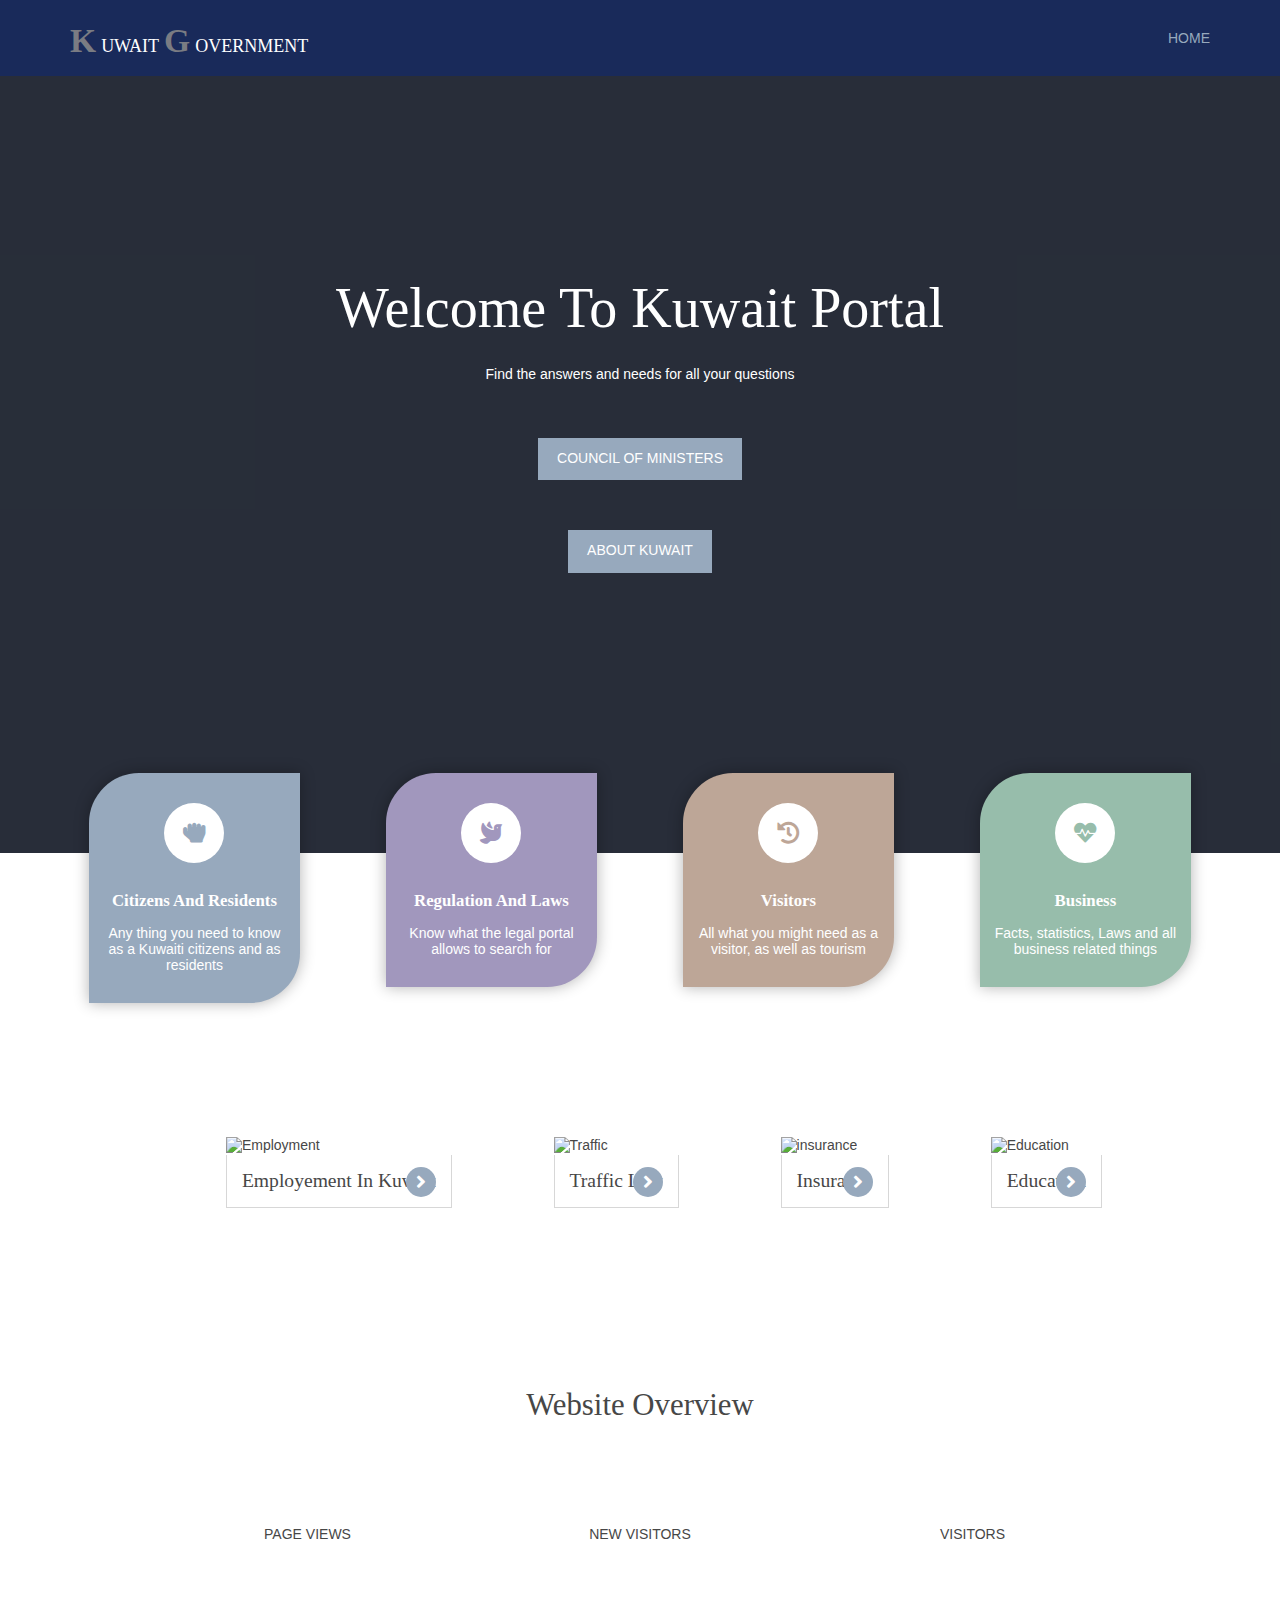
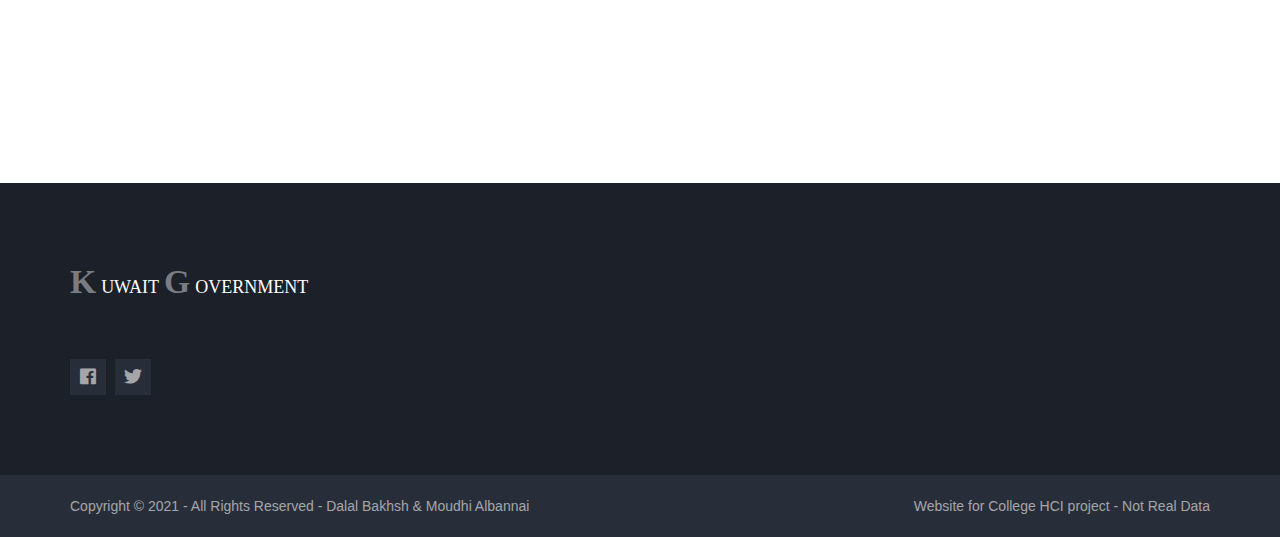
==== index.html @ 151e13c6 "Simple edits" ====
<!DOCTYPE html>

<html lang="">

<head>
  <title>Kuwait Government Online Portal</title>
  <meta charset="utf-8">
  <meta name="viewport" content="width=device-width, initial-scale=1.0, maximum-scale=1.0, user-scalable=no">
  <link href="layout/styles/layout.css" rel="stylesheet" type="text/css" media="all">
  <link rel="icon"
    href="https://upload.wikimedia.org/wikipedia/commons/thumb/1/1c/Emblem_of_Kuwait.svg/1200px-Emblem_of_Kuwait.svg.png">
</head>

<body id="top">
  <!-- ################################################################################################ -->
  <!-- ################################################################################################ -->
  <!-- ################################################################################################ -->
  <div class="wrapper row1">
    <header id="header" class="hoc clear">
      <div id="logo" class="fl_left">
        <!-- ################################################################################################ -->
        <h1 class="logoname"><a href="index.html">Kuwait<span>G</span>overnment</a></h1>
        <!-- ################################################################################################ -->
      </div>
      <nav id="mainav" class="fl_right">
        <!-- ################################################################################################ -->
        <ul class="clear">
          <li class="active"><a href="index.html">Home</a></li>
          <!-- <li><a class="drop" href="#">Pages</a>
            <ul>
              <li><a href="pages/gallery.html">Gallery</a></li>
              <li><a href="pages/full-width.html">Full Width</a></li>
              <li><a href="pages/sidebar-left.html">Sidebar Left</a></li>
              <li><a href="pages/sidebar-right.html">Sidebar Right</a></li>
              <li><a href="pages/basic-grid.html">Basic Grid</a></li>
              <li><a href="pages/font-icons.html">Font Icons</a></li>
            </ul>
          </li> -->
          <!-- <li><a class="drop" href="#">Dropdown</a>
            <ul>
              <li><a href="#">Level 2</a></li>
              <li><a class="drop" href="#">Level 2 + Drop</a>
                <ul>
                  <li><a href="#">Level 3</a></li>
                  <li><a href="#">Level 3</a></li>
                  <li><a href="#">Level 3</a></li>
                </ul>
              </li>
              <li><a href="#">Level 2</a></li>
            </ul>
          </li>
          <li><a href="#">Link Text</a></li>
          <li><a href="#">Link Text</a></li>
          <li><a href="#">Link Text</a></li> -->
        </ul>
        <!-- ################################################################################################ -->
      </nav>
    </header>
  </div>
  <!-- ################################################################################################ -->
  <!-- ################################################################################################ -->
  <!-- ################################################################################################ -->
  <div class="bgded overlay"
    style="background-image:url('https://static.officeholidays.com/images/935x475c/kuwait-01.jpg');">
    <div id="pageintro" class="hoc clear">
      <!-- ################################################################################################ -->
      <article>
        <h3 class="heading">Welcome to Kuwait Portal</h3>
        <p>Find the answers and needs for all your questions</p>
        <footer><a class="btn" href="ministers.html">Council of Ministers</a>
        </footer>
        <footer><a class="btn" href="aboutKuwait.html">About Kuwait</a>
        </footer>
      </article>
      <!-- ################################################################################################ -->
    </div>
  </div>
  <!-- ################################################################################################ -->
  <!-- ################################################################################################ -->
  <!-- ################################################################################################ -->
  <div class="wrapper row3">
    <main class="hoc container clear">
      <!-- main body -->
      <!-- ################################################################################################ -->
      <section id="introblocks">
        <ul class="nospace group btmspace-80 elements elements-four">
          <li class="one_quarter">
            <article><a href="#"><i class="fas fa-hand-rock"></i></a>
              <h6 class="heading">Citizens And Residents</h6>
              <p>Any thing you need to know as a Kuwaiti citizens and as residents</p>
            </article>
          </li>
          <li class="one_quarter">
            <article><a href="http://www.law.gov.kw/Default.aspx"><i class="fas fa-dove"></i></a>
              <h6 class="heading">Regulation and Laws</h6>
              <p>Know what the legal portal allows to search for</p>
            </article>
          </li>
          <li class="one_quarter">
            <article><a href="visitors.html"><i class="fas fa-history"></i></a>
              <h6 class="heading">Visitors</h6>
              <p>All what you might need as a visitor, as well as tourism</p>
            </article>
          </li>
          <li class="one_quarter">
            <article><a href="#"><i class="fas fa-heartbeat"></i></a>
              <h6 class="heading">Business</h6>
              <p>Facts, statistics, Laws and all business related things</p>
            </article>
          </li>
        </ul>
      </section>
      <!-- ################################################################################################ -->
      <section class="group shout">

        <figure class="one_half"><img
            src="https://queensirt.org/wp-content/uploads/2021/01/jerene-jun-2020-recruitment-agency-istock.jpg"
            alt="Employment">
          <figcaption class="heading"><a href="#">Employement in Kuwait</a></figcaption>
        </figure>
        <figure class="one_half"><img
            src="https://technews352129055.files.wordpress.com/2018/12/traffic-management-system.jpg" alt="Traffic">
          <figcaption class="heading"><a href="https://www.e.gov.kw/sites/kgoEnglish/Forms/TrafficLaw.pdf">Traffic
              Law</a>
          </figcaption>
        </figure>
        <figure class="one_half"><img src="https://compraracciones.com/wp-content/uploads/2021/04/insurance.jpg"
            alt="insurance">
          <figcaption class="heading"><a href="#">insurance</a></figcaption>
        </figure>
        <figure class="one_half"><img
            src="https://akm-img-a-in.tosshub.com/indiatoday/images/story/201810/online-3412473_1920.jpeg?meGHIUut1mybIL3pem8eWqk34osmW3Zi&size=770:433"
            alt="Education">
          <figcaption class="heading"><a href="#">Education</a></figcaption>
        </figure>

      </section>
      <!-- ################################################################################################ -->
      <!-- / main body -->
      <div class="clear">
      </div>
    </main>
  </div>
  <!-- ################################################################################################ -->
  <!-- ################################################################################################ -->
  <!-- ################################################################################################ -->
  <!-- <div class="bgded overlay light" style="background-image:url('images/demo/backgrounds/01.png');">
    <section id="services" class="hoc container clear">
      <!-- ################################################################################################ -->
  <!-- <div class="sectiontitle">
    <p class="nospace font-xs">Quis leo hendrerit lectus morbi</p>
    <h6 class="heading font-x2">Justo mauris tempus pharetra</h6>
  </div>
  <ul class="nospace group elements elements-three">
    <li class="one_third">
      <article><a href="#"><i class="fas fa-hourglass-half"></i></a>
        <h6 class="heading">Sociis natoque penatibus</h6>
        <p>Interdum at congue semper purus nullam quis odio id justo accumsan ullamcorper maecenas vel arcu nulla
          tincidunt elit ornare.</p>
      </article>
    </li>
    <li class="one_third">
      <article><a href="#"><i class="fas fa-paw"></i></a>
        <h6 class="heading">Magnis parturient montes</h6>
        <p>Urna proin venenatis eros viverra ultrices fringilla lectus urna consequat erat eget scelerisque ligula
          felis nec neque nam.</p>
      </article>
    </li>
    <li class="one_third">
      <article><a href="#"><i class="fas fa-sliders-h"></i></a>
        <h6 class="heading">Nascetur ridiculus aenean</h6>
        <p>Vitae ipsum vitae velit porttitor aliquam in quam aliquam ullamcorper sem a auctor dapibus nisi nunc
          vehicula nunc quis mattis.</p>
      </article>
    </li>
    <li class="one_third">
      <article><a href="#"><i class="fas fa-tty"></i></a>
        <h6 class="heading">Ullamcorper neque phasellus</h6>
        <p>Pede turpis at elit nunc at urna sed ligula vivamus vel erat at diam imperdiet pharetra quisque justo
          turpis mattis ut vitae.</p>
      </article>
    </li>
    <li class="one_third">
      <article><a href="#"><i class="fas fa-table"></i></a>
        <h6 class="heading">Aliquet lacus nulla erat</h6>
        <p>Tortor aenean leo ipsum elementum non cursus eu interdum ut risus proin risus nibh viverra eget lobortis
          feugiat egestas in nisl.</p>
      </article>
    </li>
    <li class="one_third">
      <article><a href="#"><i class="fas fa-hand-holding-usd"></i></a>
        <h6 class="heading">Aliquam volutpat curabitur</h6>
        <p>Fusce dignissim neque vitae justo aenean ac urna et leo posuere pretium nunc bibendum enim quis imperdiet
          elementum dui dolor.</p>
      </article>
    </li>
  </ul>
  <!-- ################################################################################################ -->
  </section>
  </div>
  <!-- ################################################################################################ -->
  <!-- ################################################################################################ -->
  <!-- ################################################################################################ -->
  <div class="wrapper row3">
    <section class="hoc container clear">
      <!-- ################################################################################################ -->
      <div class="sectiontitle">
        <h6 class="heading font-x2">Website Overview</h6>
      </div>
      <ul class="pr-charts nospace group center">
        <li class="pr-chart-ctrl" data-animate="false">
          <div class="pr-chart" data-percent="80"><i></i></div>
          <p>Page views</p>
        </li>
        <!-- <li class="pr-chart-ctrl" data-animate="false">
          <div class="pr-chart" data-percent="15"><i></i></div>
          <p>Vaccinated - 1</p>
        </li> -->
        <li class="pr-chart-ctrl" data-animate="false">
          <div class="pr-chart" data-percent="40"><i></i></div>
          <p>New Visitors</p>
        </li>
        <li class="pr-chart-ctrl" data-animate="false">
          <div class="pr-chart" data-percent="60"><i></i></div>
          <p>Visitors</p>
        </li>
      </ul>
      <!-- ################################################################################################ -->
    </section>
  </div>
  <!-- ################################################################################################ -->
  <!-- ################################################################################################ -->
  <!-- ################################################################################################ -->
  <!-- <div class="wrapper gradient">
    <div class="hoc container clear">
  <div class="sectiontitle">
    <p class="nospace font-xs">Purus ut mi sed velit urna ut</p>
    <h6 class="heading font-x2">Sapien posuere in iaculis</h6>
  </div>
  <ul class="nospace group team">
    <li class="one_third first">
      <figure><a class="imgover" href="#"><img src="images/demo/348x400.png" alt=""></a>
        <figcaption><strong>A. Doe</strong> <em>Euismod nec hendrerit</em></figcaption>
      </figure>
    </li>
    <li class="one_third">
      <figure><a class="imgover" href="#"><img src="images/demo/348x400.png" alt=""></a>
        <figcaption><strong>B. Doe</strong> <em>Vel velit aliquam massa</em></figcaption>
      </figure>
    </li>
    <li class="one_third">
      <figure><a class="imgover" href="#"><img src="images/demo/348x400.png" alt=""></a>
        <figcaption><strong>C. Doe</strong> <em>Vulputate aliquet purus</em></figcaption>
      </figure>
    </li>
  </ul>
  <!-- ################################################################################################ -->
  </div>
  </div>
  <!-- ################################################################################################ -->
  <!-- ################################################################################################ -->
  <!-- ################################################################################################ -->
  <!--<div class="wrapper coloured">
    <section id="testimonials" class="hoc container clear">
      <div class="sectiontitle">
        <p class="nospace font-xs">Maecenas ultrices faucibus felis</p>
        <h6 class="heading font-x2">Nunc lacus nulla luctus duis</h6>
      </div>
      <article class="one_half first">
        <figure class="clear"><img src="images/demo/100x100.png" alt="">
          <figcaption>
            <h6 class="heading">D. Doe</h6>
            <em>Adipiscing fusce eu velit</em>
          </figcaption>
        </figure>
        <blockquote>Pulvinar tortor quis nisi in hac habitasse platea dictumst donec ac tellus fusce venenatis laoreet
          elit sed est tortor molestie in consectetuer fringilla suscipit ut odio ut ac.</blockquote>
      </article>
      <article class="one_half">
        <figure class="clear"><img src="images/demo/100x100.png" alt="">
          <figcaption>
            <h6 class="heading">E. Doe</h6>
            <em>Mauris erat aliquam leo</em>
          </figcaption>
        </figure>
        <blockquote>Orci vitae dolor scelerisque blandit morbi eu dui sed volutpat etiam leo leo bibendum vel dictum sed
          sollicitudin a mi pellentesque ligula nulla facilisi sed bibendum ornare.</blockquote>
      </article>
    </section>
  </div> -->
  <!-- ################################################################################################ -->
  <!-- ################################################################################################ -->
  <!-- ################################################################################################ -->
  <!-- <div class="wrapper row3">
    <section class="hoc container clear">
      <!-- ################################################################################################ -->
  <!-- <div class="sectiontitle">
    <p class="nospace font-xs">Lorem aenean nunc aenean sagittis</p>
    <h6 class="heading font-x2">Imperdiet massa maecenas</h6>
  </div>
  <ul id="latest" class="nospace group">
    <li class="one_third first">
      <article><a class="imgover" href="#"><img src="images/demo/348x261.png" alt=""></a>
        <ul class="nospace meta clear">
          <li><i class="fas fa-user"></i> <a href="#">Admin</a></li>
          <li><i class="fas fa-comments"></i> <a href="#">Comments (3)</a></li>
        </ul>
        <div class="excerpt">
          <time datetime="2045-04-05T08:15+00:00">05 Apr 2045</time>
          <p class="heading"><a href="#">Quam justo suscipit at blandit at blandit vitae tellus maecenas</a></p>
        </div>
      </article>
    </li>
    <li class="one_third">
      <article><a class="imgover" href="#"><img src="images/demo/348x261.png" alt=""></a>
        <ul class="nospace meta clear">
          <li><i class="fas fa-user"></i> <a href="#">Admin</a></li>
          <li><i class="fas fa-comments"></i> <a href="#">Comments (6)</a></li>
        </ul>
        <div class="excerpt">
          <time datetime="2045-04-04T08:15+00:00">04 Apr 2045</time>
          <p class="heading"><a href="#">Commodo mauris a semper posuere sem arcu cursus felis non cursus</a></p>
        </div>
      </article>
    </li>
    <li class="one_third">
      <article><a class="imgover" href="#"><img src="images/demo/348x261.png" alt=""></a>
        <ul class="nospace meta clear">
          <li><i class="fas fa-user"></i> <a href="#">Admin</a></li>
          <li><i class="fas fa-comments"></i> <a href="#">Comments (10)</a></li>
        </ul>
        <div class="excerpt">
          <time datetime="2045-04-03T08:15+00:00">03 Apr 2045</time>
          <p class="heading"><a href="#">Enim odio in odio suspendisse commodo suscipit nisi nam tellus</a></p>
        </div>
      </article>
    </li>
  </ul> -->
  </section>
  </div>
  <!-- ################################################################################################ -->
  <!-- ################################################################################################ -->
  <!-- ################################################################################################ -->
  <div class="wrapper row2">
    <!-- <section id="ctdetails" class="hoc container clear">
    <div class="sectiontitle">
      <p class="nospace font-xs">Contact US</p>
      <h6 class="heading font-x2">Email News Subscription</h6>
    </div>
    <figure class="one_half first">
      <ul class="nospace clear">
        <li class="block clear"><a href="#"><i class="fas fa-phone"></i></a> <span><strong>Give us a call:</strong>
            +00 (123) 456 7890</span></li>
        <li class="block clear"><a href="#"><i class="fas fa-envelope"></i></a> <span><strong>Send us a mail:</strong>
            support@domain.com</span></li>
        <li class="block clear"><a href="#"><i class="fas fa-map-marker-alt"></i></a> <span><strong>Come visit
              us:</strong> Directions to <a href="#">our location</a></span></li>
      </ul>
    </figure>
    <article class="one_half">
      <h6 class="heading">Purus nullam arcu integer</h6>
      <p class="nospace btmspace-15">Elementum nisi ac volutpat vestibulum enim mi tincidunt eros sed justo magna odio
        sed lacus ut non ante sit amet est luctus dictum ut dolor ac.</p>
      <form action="#" method="post">
        <fieldset>
          <legend>Newsletter:</legend>
          <input type="text" value="" placeholder="Name">
          <input type="text" value="" placeholder="Email">
          <button type="submit" value="submit">Submit</button>
        </fieldset>
      </form>
    </article>
    </section> -->
  </div>

  <!-- ################################################################################################ -->
  <!-- ################################################################################################ -->
  <!-- ################################################################################################ -->
  <div class="bgded overlay row4"
    style="background-image:url('https://mediaim.expedia.com/destination/1/fd688318b3708ee184c47039a0e62bee.jpg?impolicy=fcrop&w=536&h=384&q=high');">
    <footer id="footer" class="hoc clear">
      <!-- ################################################################################################ -->
      <div class="one_quarter first">
        <h1 class="logoname"><a href="index.html">Kuwait<span>G</span>overnment</a></h1>

        <ul class="faico clear">
          <li><a class="faicon-facebook" href="https://www.facebook.com/egovkw"><i class="fab fa-facebook"></i></a></li>
          <li><a class="faicon-twitter" href="https://twitter.com/egovkw"><i class="fab fa-twitter"></i></a></li>

        </ul>
      </div>
      <!-- <div class="one_quarter">
        <h6 class="heading">Volutpat metus nullam</h6>
        <ul class="nospace linklist">
          <li><a href="#">Sagittis leo morbi quis</a></li>
          <li><a href="#">Nulla vehicula felis laoreet</a></li>
          <li><a href="#">Pulvinar proin et eros ac</a></li>
          <li><a href="#">Mi vulputate accumsan fusce</a></li>
          <li><a href="#">At massa in sed tortor sit amet</a></li>
        </ul>
      </div> -->
      <!-- <div class="one_quarter">
        <h6 class="heading">Tincidunt ullamcorper</h6>
        <ul class="nospace clear latestimg">
          <li><a class="imgover" href="#"><img src="images/demo/100x100.png" alt=""></a></li>
          <li><a class="imgover" href="#"><img src="images/demo/100x100.png" alt=""></a></li>
          <li><a class="imgover" href="#"><img src="images/demo/100x100.png" alt=""></a></li>
          <li><a class="imgover" href="#"><img src="images/demo/100x100.png" alt=""></a></li>
          <li><a class="imgover" href="#"><img src="images/demo/100x100.png" alt=""></a></li>
          <li><a class="imgover" href="#"><img src="images/demo/100x100.png" alt=""></a></li>
          <li><a class="imgover" href="#"><img src="images/demo/100x100.png" alt=""></a></li>
          <li><a class="imgover" href="#"><img src="images/demo/100x100.png" alt=""></a></li>
          <li><a class="imgover" href="#"><img src="images/demo/100x100.png" alt=""></a></li>
        </ul>
      </div> -->
      <!-- <div class="one_quarter">
        <h6 class="heading">Fusce vel lectus nunc</h6>
        <ul class="nospace linklist">
          <li>
            <article>
              <p class="nospace btmspace-10"><a href="#">Lacinia donec tortor lectus varius vel egestas a dictum in odio
                  mauris metus.</a></p>
              <time class="block font-xs" datetime="2045-04-06">Friday, 6<sup>th</sup> April 2045</time>
            </article>
          </li>
          <li>
            <article>
              <p class="nospace btmspace-10"><a href="#">Turpis iaculis ac hendrerit vel pretium non magna sed non metus
                  ut at nisi morbi.</a></p>
              <time class="block font-xs" datetime="2045-04-05">Thursday, 5<sup>th</sup> April 2045</time>
            </article>
          </li>
        </ul>
      </div> -->
      <!-- ################################################################################################ -->
    </footer>
  </div>
  <!-- ################################################################################################ -->
  <!-- ################################################################################################ -->
  <!-- ################################################################################################ -->
  <div class="wrapper row5">
    <div id="copyright" class="hoc clear">
      <!-- ################################################################################################ -->
      <p class="fl_left">Copyright &copy; 2021 - All Rights Reserved - <a href="#">Dalal Bakhsh & Moudhi Albannai</a>
      </p>
      <p class="fl_right">Website for College HCI project - Not Real Data</p>
      <!-- ################################################################################################ -->
    </div>
  </div>
  <!-- ################################################################################################ -->
  <!-- ################################################################################################ -->
  <!-- ################################################################################################ -->
  <a id="backtotop" href="#top"><i class="fas fa-chevron-up"></i></a>
  <!-- JAVASCRIPTS -->
  <script src="layout/scripts/jquery.min.js"></script>
  <script src="layout/scripts/jquery.backtotop.js"></script>
  <script src="layout/scripts/jquery.mobilemenu.js"></script>
  <!-- Homepage specific -->
  <script src="layout/scripts/jquery.easypiechart.min.js"></script>
  <!-- / Homepage specific -->
</body>

</html>
---- layout/styles/layout.css ----
@charset "utf-8";
/*
Template Name: Chillaid
Author: <a href="https://www.os-templates.com/">OS Templates</a>
Author URI: https://www.os-templates.com/
Copyright: OS-Templates.com
Licence: Free to use under our free template licence terms
Licence URI: https://www.os-templates.com/template-terms
File: Layout CSS
*/

@import url("fontawesome-free/css/fontawesome-all.min.css");
@import url("framework.css");

/* Rows
--------------------------------------------------------------------------------------------------------------- */
.row0, .row0 a{}
.row1, .row1 a{}
.row2, .row2 a{}
.row3, .row3 a{  }
.row4, .row4 a{}
.row5, .row5 a{}


/* Header
--------------------------------------------------------------------------------------------------------------- */
#header{}

#header #logo{margin:22px 0 0 0;}


/* Page Intro
--------------------------------------------------------------------------------------------------------------- */
#pageintro{padding:200px 0 280px;}/* 280px => 80px for #introblocks negative margin */

#pageintro article, #pageintro article p{display:block; max-width:75%; margin:0 auto; text-align:center;}
#pageintro article p{max-width:65%; line-height:2rem;}
#pageintro .heading{margin-bottom:20px; font-size:4rem;}
#pageintro footer{margin-top:50px;}


/* Content Area
--------------------------------------------------------------------------------------------------------------- */
.container{padding:80px 0;}

/* Content */
.container .content{}

.sectiontitle{display:block; max-width:55%; margin:0 auto 80px; text-align:center;}
.sectiontitle *{margin:0;}

.elements{}
.elements-three li, .elements-four li{margin-bottom:50px;}
.elements-three li:nth-last-child(-n+3), .elements-four li:nth-last-child(-n+4){margin-bottom:0;}/* Removes bottom margin from the last line of items - margin is restored in the media queries when items stack */
.elements-three li:nth-child(3n+1), .elements-four li:nth-child(4n+1){margin-left:0; clear:left;}/* Removes the need to add class="first" */
.elements article{display:block; padding:30px 15px; border-radius:50px 0; text-align:center; max-width: 85%;margin: auto; max-height: 500px;}
.elements article *{margin:0 0 15px 0; padding:0; line-height:1;}
.elements article i{width:60px; height:60px; line-height:60px; margin-bottom:30px; font-size:1.6rem; text-align:center; border-radius:50%;}
.elements article .heading{font-size:1.2rem; font-weight:700;}
.elements article p{margin:0; line-height:normal;}

/* Introblocks */
#introblocks{display:block; position:relative; margin:-160px 0 130px 0; z-index:1;}/* 160px => 80px + container padding */

/* Services */
#services{}
#services .elements article{border-radius:0;}

/* Shout */
.shout{max-width: 100%; display: flex; justify-content:space-evenly; flex-wrap: wrap;}
.shout figure{display:block; max-width:fit-content; /* same width as the image - contains the caption */}
.shout figure img{height: 250px; max-width: max-content; width: 400px;}
.shout figure figcaption{display:block; position:relative;}
.shout figure figcaption a{display:block; position:relative; padding:15px; border:solid; border-width:0 1px 1px 1px;}
.shout figure figcaption a::after{position:absolute; top:12px; right:15px; width:30px; height:30px; line-height:30px; font-family:"Font Awesome\ 5 Free"; font-weight:900; content:"\f105";/* fa-angle-right */ text-align:center; border-radius:50%;}

/* Team Members */
.team{}
.team li:last-child{margin-bottom:0;}/* Used when elements stack in small viewports */
.team figure{display:block; text-align:center;}
.team figure *{margin:0; padding:0;}
.team figure a{}
.team figure img{}
.team figure figcaption{padding:20px 10px; line-height:1; border:solid; border-width:0 1px 1px 1px;}
.team figure strong{display:block; margin-bottom:8px; font-size:1.4rem; font-weight:400;}
.team figure em{display:block; font-style:normal; font-size:.8rem;}

/* Easy Pie Charts */
.pr-charts{display: flex; flex-wrap: wrap; justify-content:space-evenly;}
.pr-charts .pr-chart-ctrl{display:block; float:left; width:25%; min-height:200px;}
.pr-charts .pr-chart-ctrl .pr-chart{display:block; position:relative; width:100%; margin:0 0 20px 0; text-align:center;}
.pr-charts .pr-chart-ctrl .pr-chart canvas{display:block; margin:0 auto; padding:0; vertical-align:top;}
.pr-charts .pr-chart-ctrl .pr-chart i{position:absolute; top:0; left:0; width:100%; height:200px; line-height:200px; font-size:18px; font-style:normal;}/* Must have same height & line height as set in the javascript size element to vertical align centre */
.pr-charts .pr-chart-ctrl p{margin:0; padding:0; text-transform:uppercase;}

/* Testimonials */
#testimonials{}
#testimonials article{text-align:center;}
#testimonials article *{margin:0; padding:0;}
#testimonials article figure{display:inline-block; margin-bottom:20px;}
#testimonials article figure img{float:left; margin-right:15px; border-radius:50%;}
#testimonials article figure figcaption{float:left; margin-top:30px; font-size:1.4rem; text-align:left;}
#testimonials article figure figcaption .heading{font-size:1.4rem;}
#testimonials article figure figcaption em{display:block; margin-top:-5px; font-size:.8rem; font-style:normal;}
#testimonials article blockquote{margin-bottom:20px; padding:20px; border-radius:25px 0;}
#testimonials article blockquote::before{top:15px; left:15px; font-size:30px; line-height:30px;}

/* Latest */
#latest{}
#latest > li:last-child{margin-bottom:0;}/* Used when elements stack in small viewports */
#latest article{}
#latest article figure{}
#latest article figure img{}
#latest article .meta{display:block; margin:0 0 15px 0; padding:5px 10px;}
#latest article .meta li{display:block; float:left; width:50%; font-size:.8rem;}
#latest article .meta li:last-child{text-align:right;}
#latest article .meta li i{margin-right:5px;}
#latest article .excerpt{display:block; max-width:85%; margin:0 auto; padding:15px 0 15px 15px; border-left:1px solid;}
#latest article .excerpt time{display:block; margin-bottom:8px; text-transform:uppercase; font-size:.8rem; font-style:normal; line-height:1;}
#latest article .excerpt .heading{margin:0; padding:0; font-size:1.2rem;}

/* Comments */
#comments ul{margin:0 0 40px 0; padding:0; list-style:none;}
#comments li{margin:0 0 10px 0; padding:15px;}
#comments .avatar{float:right; margin:0 0 10px 10px; padding:3px; border:1px solid;}
#comments address{font-weight:bold;}
#comments time{font-size:smaller;}
#comments .comcont{display:block; margin:0; padding:0;}
#comments .comcont p{margin:10px 5px 10px 0; padding:0;}

#comments form{display:block; width:100%;}
#comments input, #comments textarea{width:100%; padding:10px; border:1px solid;}
#comments textarea{overflow:auto;}
#comments div{margin-bottom:15px;}
#comments input[type="submit"], #comments input[type="reset"]{display:inline-block; width:auto; min-width:150px; margin:0; padding:8px 5px; cursor:pointer;}

/* Sidebar */
.container .sidebar{}

.sidebar .sdb_holder{margin-bottom:50px;}
.sidebar .sdb_holder:last-child{margin-bottom:0;}


/* Contact Details
--------------------------------------------------------------------------------------------------------------- */
#ctdetails{}

#ctdetails figure > ul{}
#ctdetails figure > ul li{position:relative; margin:0 0 35px 0; padding:15px 15px 15px 80px; line-height:1;}
#ctdetails figure > ul li:last-child{margin:0;}/* Used when elements stack in small viewports */
#ctdetails figure > ul li i{position:absolute; top:15px; left:15px; width:45px; height:45px; line-height:45px; font-size:16px; text-align:center; border-radius:50%;}
#ctdetails figure > ul li span{display:block; padding:4px 0 0 0;}
#ctdetails figure > ul li strong{display:block; margin:0 0 8px 0; text-transform:capitalize;}

#ctdetails article{margin-bottom:0;}/* Used when elements stack in small viewports */
#ctdetails input, #ctdetails button{border:1px solid;}
#ctdetails input{display:block; width:100%; padding:15px; margin-bottom:20px;}
#ctdetails button{padding:8px 18px 10px; text-transform:uppercase; font-weight:400; cursor:pointer;}


/* Footer
--------------------------------------------------------------------------------------------------------------- */
#footer{padding:80px 0;}

#footer .heading{margin-bottom:50px; font-size:1.2rem;}
#footer .logoname{margin-bottom:50px;}
#footer p + .faico{margin-top:30px;}

#footer .linklist li{display:block; margin-bottom:15px; padding:0 0 15px 0; border-bottom:1px solid;}
#footer .linklist li:last-child{margin:0; padding:0; border:none;}
#footer .linklist li::before, #footer .linklist li::after{display:table; content:"";}
#footer .linklist li, #footer .linklist li::after{clear:both;}

#footer .latestimg{}
#footer .latestimg > li{display:inline-block; float:left; width:30%; margin:0 0 5% 5%;}
#footer .latestimg > li:nth-last-child(-n+3){margin-bottom:0;}/* Removes bottom margin from the last three items - margin is restored in the media queries when items stack */
#footer .latestimg > li:nth-child(3n+1){margin-left:0; clear:left;}/* Removes the need to add class="first" */
#footer .latestimg > li img{width:100%;}/* Force the image to resize to take the full space - may have to be changed for tablets, depends on personal preference */
#footer .latestimg > li a.imgover{display:block;}


/* Copyright
--------------------------------------------------------------------------------------------------------------- */
#copyright{padding:20px 0;}
#copyright *{margin:0; padding:0;}


/* Transition Fade
This gives a smooth transition to "ALL" elements used in the layout - other than the navigation form used in mobile devices
If you don't want it to fade all elements, you have to list the ones you want to be faded individually
Delete it completely to stop fading
--------------------------------------------------------------------------------------------------------------- */
*, *::before, *::after{transition:all .3s ease-in-out;}
#mainav form *{transition:none !important;}


/* ------------------------------------------------------------------------------------------------------------ */
/* ------------------------------------------------------------------------------------------------------------ */
/* ------------------------------------------------------------------------------------------------------------ */
/* ------------------------------------------------------------------------------------------------------------ */
/* ------------------------------------------------------------------------------------------------------------ */


/* Navigation
--------------------------------------------------------------------------------------------------------------- */
nav ul, nav ol{margin:0; padding:0; list-style:none;}

#mainav, #breadcrumb, .sidebar nav{line-height:normal;}
#mainav .drop::after, #mainav li li .drop::after, #breadcrumb li a::after, .sidebar nav a::after{position:absolute; font-family:"Font Awesome\ 5 Free"; font-weight:900; font-size:10px; line-height:10px;}

/* Top Navigation */
#mainav{}
#mainav ul{text-transform:uppercase;}
#mainav ul ul{position:absolute; width:180px; text-transform:none; z-index:9999;}
#mainav ul ul ul{left:180px; top:0;}
#mainav li{display:inline-block; position:relative; margin:0 15px 0 0; padding:0;}
#mainav li:last-child{margin-right:0;}
#mainav li li{width:100%; margin:0;}
#mainav li a{display:block; padding:30px 0;}
#mainav li li a{border:solid; border-width:0 0 1px 0;}
#mainav .drop{padding-left:15px;}
#mainav li li a, #mainav li li .drop{display:block; margin:0; padding:10px 15px;}
#mainav .drop::after, #mainav li li .drop::after{content:"\f0d7";}
#mainav .drop::after{top:35px; left:5px;}
#mainav li li .drop::after{top:15px; left:5px;}
#mainav ul ul{visibility:hidden; opacity:0;}
#mainav ul li:hover > ul{visibility:visible; opacity:1;}

#mainav form{display:none; width:100%; margin:0; padding:0;}
#mainav form select, #mainav form select option{display:block; cursor:pointer; outline:none;}
#mainav form select{width:100%; padding:5px; border:none;}
#mainav form select option{margin:5px; padding:0; border:none;}

/* Breadcrumb */
#breadcrumb{padding:150px 0 30px;}
#breadcrumb ul{margin:0; padding:0; list-style:none; text-transform:uppercase;}
#breadcrumb li{display:inline-block; margin:0 6px 0 0; padding:0;}
#breadcrumb li a{display:block; position:relative; margin:0; padding:0 12px 0 0; font-size:12px;}
#breadcrumb li a::after{top:4px; right:0; content:"\f0da";}
#breadcrumb li:last-child a{margin:0; padding:0;}
#breadcrumb li:last-child a::after{display:none;}
#breadcrumb .heading{margin:0; font-size:2rem;}

/* Sidebar Navigation */
.sidebar nav{display:block; width:100%;}
.sidebar nav li{margin:0 0 3px 0; padding:0;}
.sidebar nav a{display:block; position:relative; margin:0; padding:5px 10px 5px 15px; text-decoration:none; border:solid; border-width:0 0 1px 0;}
.sidebar nav a::after{top:10px; left:5px; content:"\f0da";}
.sidebar nav ul ul a{padding-left:35px;}
.sidebar nav ul ul a::after{left:25px;}
.sidebar nav ul ul ul a{padding-left:55px;}
.sidebar nav ul ul ul a::after{left:45px;}

/* Pagination */
.pagination{display:block; width:100%; text-align:center; clear:both;}
.pagination li{display:inline-block; margin:0 2px 0 0;}
.pagination li:last-child{margin-right:0;}
.pagination a, .pagination strong{display:block; padding:8px 11px; border:1px solid; background-clip:padding-box; font-weight:normal;}

/* Back to Top */
#backtotop{z-index:999; display:inline-block; position:fixed; visibility:hidden; bottom:20px; right:20px; width:36px; height:36px; line-height:36px; font-size:16px; text-align:center; opacity:.2;}
#backtotop i{display:block; width:100%; height:100%; line-height:inherit;}
#backtotop.visible{visibility:visible; opacity:.5;}
#backtotop:hover{opacity:1;}


/* Tables
--------------------------------------------------------------------------------------------------------------- */
table, th, td{border:1px solid; border-collapse:collapse; vertical-align:top;}
table, th{table-layout:auto;}
table{width:100%; margin-bottom:15px;}
th, td{padding:5px 8px;}
td{border-width:0 1px;}


/* Gallery
--------------------------------------------------------------------------------------------------------------- */
#gallery{display:block; width:100%; margin-bottom:50px;}
#gallery figure figcaption{display:block; width:100%; clear:both;}
#gallery li{margin-bottom:30px;}


/* Font Awesome Social Icons
--------------------------------------------------------------------------------------------------------------- */
.faico{margin:0; padding:0; list-style:none;}
.faico li{display:inline-block; margin:8px 5px 0 0; padding:0; line-height:normal;}
.faico li:last-child{margin-right:0;}
.faico a{display:inline-block; width:36px; height:36px; line-height:36px; font-size:18px; text-align:center;}

.faico a{color:inherit; background-color:#282E39;}
.faico a:hover{color:#FFFFFF;}

.faicon-dribble:hover{background-color:#EA4C89;}
.faicon-facebook:hover{background-color:#3B5998;}
.faicon-google-plus:hover{background-color:#DB4A39;}
.faicon-linkedin:hover{background-color:#0E76A8;}
.faicon-twitter:hover{background-color:#00ACEE;}
.faicon-vk:hover{background-color:#4E658E;}


/* ------------------------------------------------------------------------------------------------------------ */
/* ------------------------------------------------------------------------------------------------------------ */
/* ------------------------------------------------------------------------------------------------------------ */
/* ------------------------------------------------------------------------------------------------------------ */
/* ------------------------------------------------------------------------------------------------------------ */


/* Colours
--------------------------------------------------------------------------------------------------------------- */
body{color:#A5A6AA; background-color:#282E39;}
a{color:#97A9BD;}
a:active, a:focus{background:transparent !important;}/* IE10 + 11 Bugfix - prevents grey background */
hr, .borderedbox{border-color:#D7D7D7;}
label span{color:#FF0000; background-color:inherit;}
input:focus, textarea:focus, *:required:focus{border-color:#97A9BD !important;}

.overlay{color:#FFFFFF; background-color:inherit;}
.overlay::after{color:inherit; background-color:rgba(40,46,57,.7);/* #282E39 */}
.overlay.light::after{background-color:rgba(151,169,189,.7);/* #97A9BD */}

.gradient{color:#474747; background:linear-gradient(to bottom, #F4F4F4 55%, #FFFFFF 50%, #FFFFFF 100%);}/* Overlap dark to make a hard transition */
@media screen and (max-width:750px){/* Only the colours height has been changed */
	.gradient{background:linear-gradient(to bottom, #F4F4F4 24%, #FFFFFF 19%, #FFFFFF 100%);}
}

.btn, .btn.inverse:hover{color:#FFFFFF; background-color:#97A9BD; border-color:#97A9BD;}
.btn:hover, .btn.inverse{color:inherit; background-color:transparent; border-color:inherit;}

.imgover:hover::before{background-color:rgba(151,169,189,.5);/* #97A9BD */}
.imgover, .imgover:hover::after{color:#FFFFFF;}

.logoname a{color:#FFFFFF;}
.logoname::first-letter, .logoname span{color:#7a7c83;}


/* Rows */
.row0, .row0 a{}
.row1{color:#FFFFFF; background-color:#192a5a;}
.row2{color:#474747; background-color:#F4F4F4;}
.row3{color:#474747; background-color:#FFFFFF;}
.row4{color:#A5A6AA; background-color:#000000;}
.row5, .row5 a{color:#A5A6AA; background-color:#282E39;}
.coloured{color:#FFFFFF; background-color:#97A9BD;}


/* Header */
#header #logo a{color:inherit;}


/* Page Intro */
#pageintro{color:#FFFFFF;}


/* Content Area */
.elements article{color:#474747; background-color:#FFFFFF; box-shadow:0px 0px 15px rgba(0,0,0,.3);}
.elements article:hover{color:#FFFFFF; background-color:#97A9BD;}/* Default */
.elements article a i{color:#FFFFFF; background-color:#97A9BD;}/* Default */
.elements article:hover a i{color:#97A9BD; background-color:#FFFFFF;}/* Default */

/* ###### DELETE THE FOLLOWING IF ONLY THE DEFAULT COLOUR IS REQUIRED ###### */
#introblocks .elements li article{color:#FFFFFF; background-color:#97A9BD;}/* Blue */
#introblocks .elements li article a i{color:#97A9BD; background-color:#FFFFFF;}/* Blue */
#introblocks .elements li article:hover{color:#474747; background-color:#FFFFFF !important;}
#introblocks .elements li article:hover a i{color:#FFFFFF !important; background-color:#97A9BD;}
#introblocks .elements li:nth-child(2) article, #introblocks .elements li:nth-child(2) article:hover a i{background-color:#A197BD;}/* Purple */
#introblocks .elements li:nth-child(2) article a i{color:#A197BD;}/* Purple */
#introblocks .elements li:nth-child(3) article, #introblocks .elements li:nth-child(3) article:hover a i{background-color:#BDA697;}/* Brown */
#introblocks .elements li:nth-child(3) article a i{color:#BDA697;}/* Brown */
#introblocks .elements li:nth-child(4) article, #introblocks .elements li:nth-child(4) article:hover a i{background-color:#97BDAB;}/* Green */
#introblocks .elements li:nth-child(4) article a i{color:#97BDAB;}/* Green */
/* ###### END DELETE ###### */

.shout figure figcaption a{color:inherit; background-color:inherit; border-color:#D7D7D7;}
.shout figure:hover figcaption a, .shout figure figcaption a::after{color:#FFFFFF; background-color:#97A9BD; border-color:#97A9BD;}
.shout figure:hover figcaption a::after{color:#97A9BD; background-color:#FFFFFF;}

.team figure figcaption{color:#474747; background-color:#FFFFFF; border-color:#D7D7D7;}

#testimonials article blockquote{color:#474747; background-color:#FFFFFF;}
#testimonials article blockquote::before{color:rgba(0,0,0,.05);}
#testimonials article blockquote::after{border-top-color:#FFFFFF;}

#latest article .meta, #latest article .meta *{color:#FFFFFF; background-color:#282E39;}
#latest article .excerpt{border-color:#D7D7D7;}


/* Contact Details */
#ctdetails figure > ul li{color:inherit; background-color:#FFFFFF;}
#ctdetails figure > ul li:hover a{color:#FFFFFF;}
#ctdetails figure > ul li:hover, #ctdetails figure > ul li a i{color:#FFFFFF; background-color:#97A9BD;}/* Default */
#ctdetails figure > ul li:hover a i{color:#97A9BD; background-color:#FFFFFF;}/* Default */

/* ###### DELETE THE FOLLOWING IF ONLY THE DEFAULT COLOUR IS REQUIRED ###### */
#ctdetails figure > ul li:hover, #ctdetails figure > ul li a i{color:#FFFFFF; background-color:#A197BD;}
#ctdetails figure > ul li:hover a i{color:#A197BD; background-color:#FFFFFF !important;}
#ctdetails figure > ul li:nth-child(2):hover, #ctdetails figure > ul li:nth-child(2) a i{background-color:#BDA697;}
#ctdetails figure > ul li:nth-child(2):hover a i{color:#BDA697;}
#ctdetails figure > ul li:nth-child(3):hover, #ctdetails figure > ul li:nth-child(3) a i{background-color:#97BDAB;}
#ctdetails figure > ul li:nth-child(3):hover a i{color:#97BDAB;}
/* ###### END DELETE ###### */

#ctdetails input, #ctdetails button{border-color:transparent;}
#ctdetails input{color:#474747; background-color:#FFFFFF;}
#ctdetails button{color:#FFFFFF; background-color:#97A9BD;}
#ctdetails button:hover{color:inherit; background-color:transparent; border-color:inherit;}


/* Footer */
#footer .heading{color:#FFFFFF;}
#footer hr, #footer .borderedbox, #footer .linklist li{border-color:#192a5a;}


/* Navigation */
#mainav li a{color:inherit;}
#mainav .active a, #mainav a:hover, #mainav li:hover > a{color:#97A9BD; background-color:inherit;}
#mainav li li a, #mainav .active li a{color:#FFFFFF; background-color:rgba(151,169,189,.5); border-color:rgba(151,169,189,.5);/* #97A9BD */}
#mainav li li:hover > a, #mainav .active .active > a{color:#FFFFFF; background-color:#97A9BD;}
#mainav form select{color:#474747; background-color:#FFFFFF;}

#breadcrumb a{color:inherit; background-color:inherit;}
#breadcrumb li:last-child a{color:#97A9BD;}

.container .sidebar nav a{color:inherit; border-color:#D7D7D7;}
.container .sidebar nav a:hover{color:#97A9BD;}

.pagination a, .pagination strong{border-color:#D7D7D7;}
.pagination .current *{color:#FFFFFF; background-color:#97A9BD;}

#backtotop{color:#FFFFFF; background-color:#97A9BD;}


/* Tables + Comments */
table, th, td, #comments .avatar, #comments input, #comments textarea{border-color:#D7D7D7;}
th{color:#FFFFFF; background-color:#373737;}
tr, #comments li, #comments input[type="submit"], #comments input[type="reset"]{color:inherit; background-color:#FBFBFB;}
tr:nth-child(even), #comments li:nth-child(even){color:inherit; background-color:#F7F7F7;}
table a, #comments a{background-color:inherit;}


/* ------------------------------------------------------------------------------------------------------------ */
/* ------------------------------------------------------------------------------------------------------------ */
/* ------------------------------------------------------------------------------------------------------------ */
/* ------------------------------------------------------------------------------------------------------------ */
/* ------------------------------------------------------------------------------------------------------------ */


/* Media Queries
--------------------------------------------------------------------------------------------------------------- */
@-ms-viewport{width:device-width;}


/* Max Wrapper Width - Laptop, Desktop etc.
--------------------------------------------------------------------------------------------------------------- */
@media screen and (min-width:1140px){
	.hoc{max-width:1140px;}
}

@media screen and (min-width:978px) and (max-width:1140px){
	.hoc{max-width:95%;}
}


/* Mobile Devices
--------------------------------------------------------------------------------------------------------------- */
@media screen and (max-width:978px){
	.hoc{max-width:90%;}

	#header{padding:30px 0;}
	#header #logo{margin-top:0;}

	#mainav{}
	#mainav ul{display:none;}
	#mainav form{display:block; margin-top:2px;}

	#breadcrumb{}

	.container{}
	#comments input[type="reset"]{margin-top:10px;}
	.pagination li{display:inline-block; margin:0 5px 5px 0;}

	#footer{}

	#copyright{}
	#copyright p:first-of-type{margin-bottom:10px;}
}

@media screen and (max-width:750px){
	.imgl, .imgr{display:inline-block; float:none; margin:0 0 10px 0;}
	.fl_left, .fl_right{display:block; float:none;}
	.group .group > *:last-child, .clear .clear > *:last-child, .clear .group > *:last-child, .group .clear > *:last-child{margin-bottom:0;}/* Experimental - Needs more testing in different situations, stops double margin when stacking */
	.one_half, .one_third, .two_third, .one_quarter, .two_quarter, .three_quarter{display:block; float:none; width:auto; margin:0 0 30px 0;}

	#header{text-align:center;}
	#header #logo{margin:0 0 15px 0;}

	#pageintro article, #pageintro article p{max-width:none;}
	#pageintro .heading{font-size:2rem;}

	.sectiontitle{max-width:none;}
	.shout figure, .team li, #latest > li{margin:auto}
	.team li, #latest li{max-width:348px;}/* Restrict the width to the one_third grid element */
	.elements-three li:nth-last-child(-n+3), .elements-four li:nth-last-child(-n+4){margin-bottom:50px;}
	.elements-three li:last-child, .elements-four li:last-child, .shout figure:last-child{display: flex; justify-content:space-evenly;}

	#ctdetails figure{margin-bottom:80px;}/* Gives good separation between the two elements */

	#footer{padding-bottom:50px;}/* Not needed - just looks better */
	#footer .latestimg > li, #footer .latestimg > li:nth-last-child(-n+3){display:inline-block; float:none; width:auto; margin:0 5% 5% 0;}
	#footer .latestimg > li:last-child{margin-bottom:0;}
	#footer .latestimg > li img{width:auto;}
}

@media screen and (min-width:451px) and (max-width:900px){
	.pr-charts .pr-chart-ctrl{width:50%; margin-bottom:50px;}
	.pr-charts .pr-chart-ctrl:nth-child(n+3){margin-bottom:0;}
}

@media screen and (max-width:450px){
	.pr-charts .pr-chart-ctrl{width:100%; margin-bottom:50px;}
	.pr-charts .pr-chart-ctrl:last-child{margin-bottom:0;}

	#testimonials article figure img{float:none; margin:0 0 20px 0;}
	#testimonials article figure figcaption{float:none; margin:0; text-align:center;}
}


/* Other
--------------------------------------------------------------------------------------------------------------- */
@media screen and (max-width:650px){
	.scrollable{display:block; width:100%; margin:0 0 30px 0; padding:0 0 15px 0; overflow:auto; overflow-x:scroll;}
	.scrollable table{margin:0; padding:0; white-space:nowrap;}

	.inline li{display:block; margin-bottom:10px;}
	.pushright li{margin-right:0;}

	.font-x2{font-size:1.6rem;}
	.font-x3{font-size:1.8rem;}
}
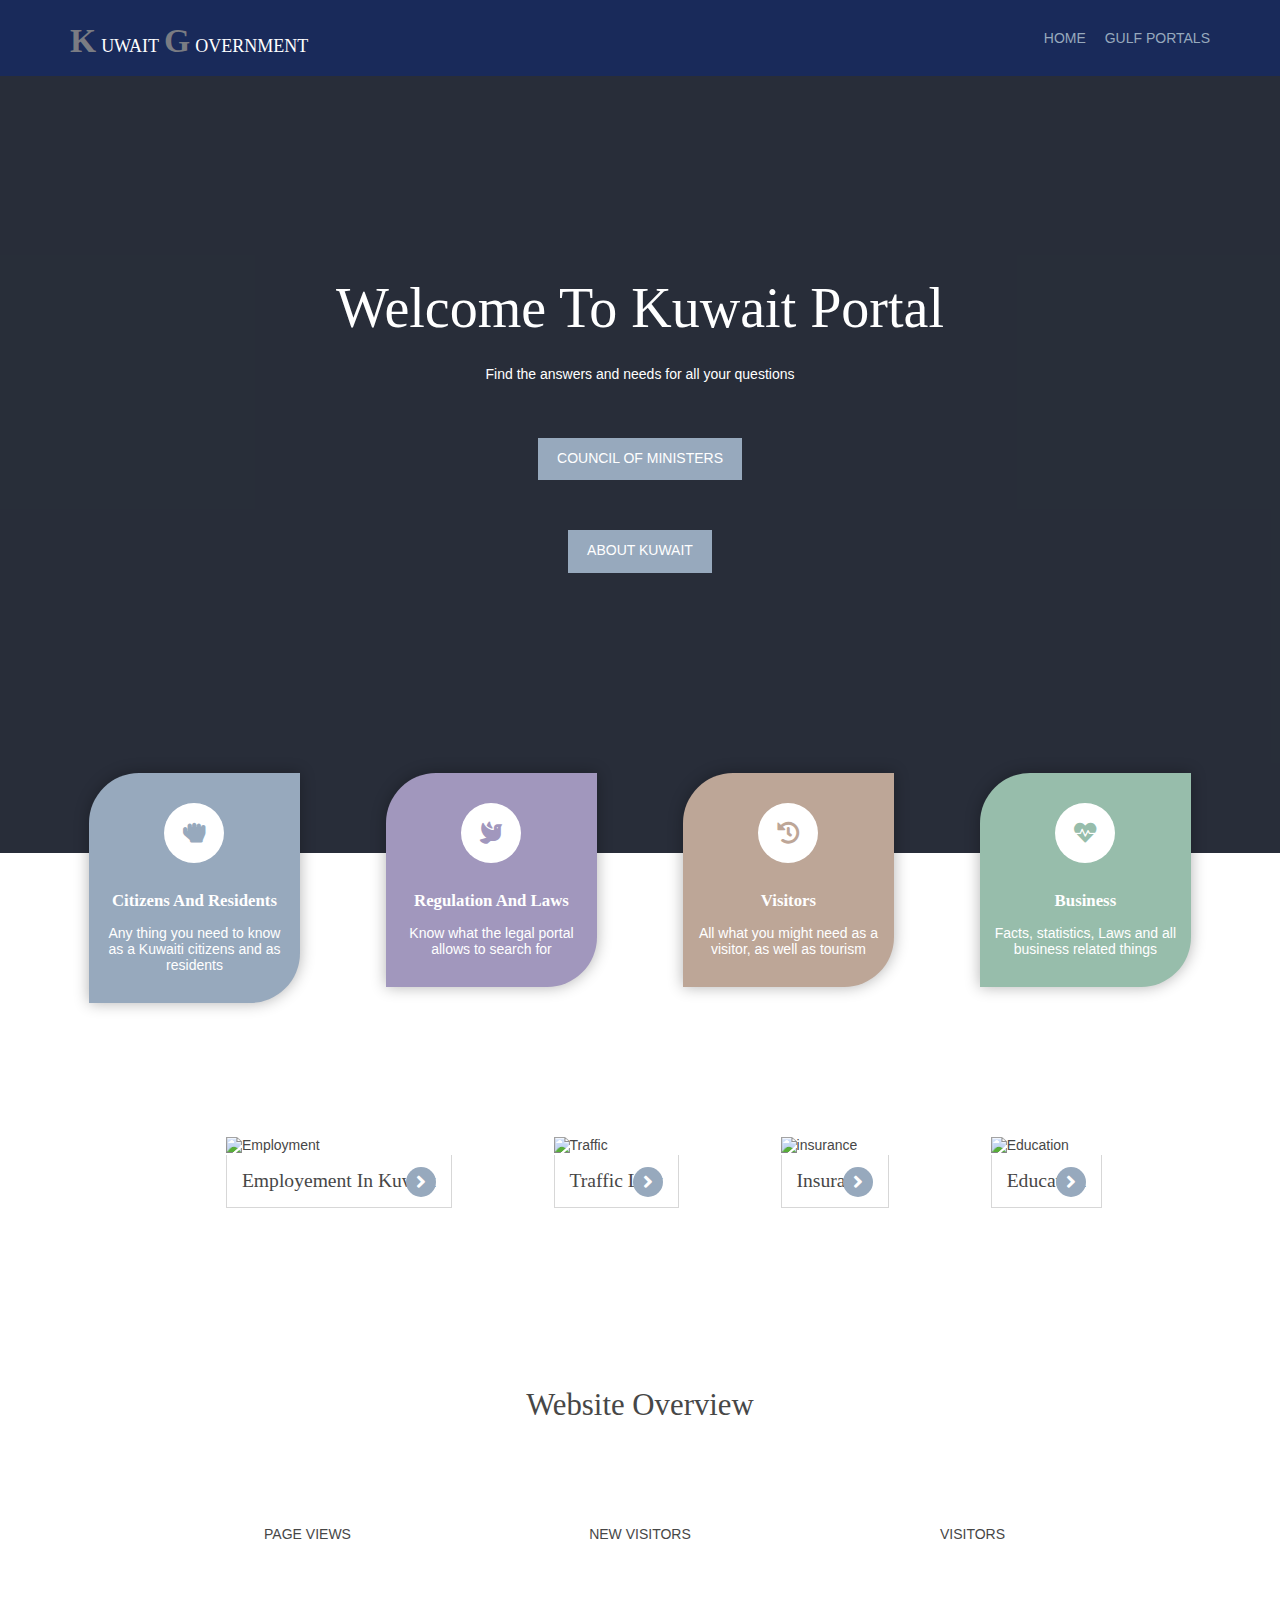
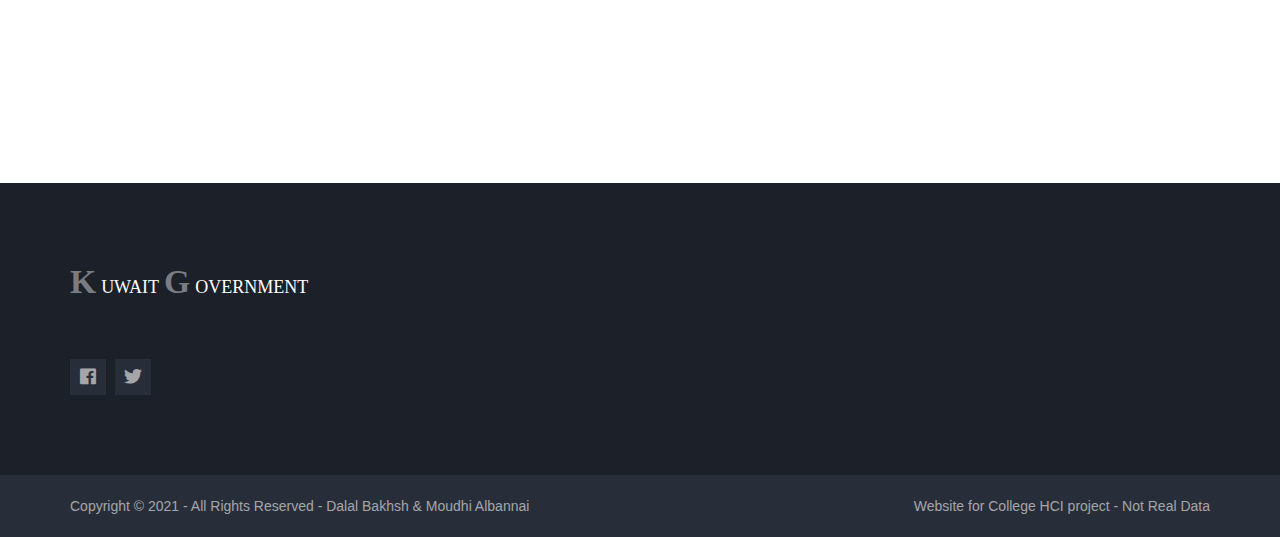
==== commit 1bb03792: "gcc in the house!" ====
--- a/index.html
+++ b/index.html
@@ -9,6 +9,11 @@
   <link href="layout/styles/layout.css" rel="stylesheet" type="text/css" media="all">
   <link rel="icon"
     href="https://upload.wikimedia.org/wikipedia/commons/thumb/1/1c/Emblem_of_Kuwait.svg/1200px-Emblem_of_Kuwait.svg.png">
+  <style>
+    .one_quarter {
+      max-width: 80%;
+    }
+  </style>
 </head>
 
 <body id="top">
@@ -26,6 +31,7 @@
         <!-- ################################################################################################ -->
         <ul class="clear">
           <li class="active"><a href="index.html">Home</a></li>
+          <li class="active"><a href="gcc.html">Gulf Portals</a></li>
           <!-- <li><a class="drop" href="#">Pages</a>
             <ul>
               <li><a href="pages/gallery.html">Gallery</a></li>
@@ -85,7 +91,7 @@
       <section id="introblocks">
         <ul class="nospace group btmspace-80 elements elements-four">
           <li class="one_quarter">
-            <article><a href="#"><i class="fas fa-hand-rock"></i></a>
+            <article><a href="citizens.html"><i class="fas fa-hand-rock"></i></a>
               <h6 class="heading">Citizens And Residents</h6>
               <p>Any thing you need to know as a Kuwaiti citizens and as residents</p>
             </article>
@@ -103,7 +109,9 @@
             </article>
           </li>
           <li class="one_quarter">
-            <article><a href="#"><i class="fas fa-heartbeat"></i></a>
+            <article><a href="business.html">
+                <i class="fas fa-heartbeat"></i>
+              </a>
               <h6 class="heading">Business</h6>
               <p>Facts, statistics, Laws and all business related things</p>
             </article>
@@ -116,7 +124,7 @@
         <figure class="one_half"><img
             src="https://queensirt.org/wp-content/uploads/2021/01/jerene-jun-2020-recruitment-agency-istock.jpg"
             alt="Employment">
-          <figcaption class="heading"><a href="#">Employement in Kuwait</a></figcaption>
+          <figcaption class="heading"><a href="employment.html">Employement in Kuwait</a></figcaption>
         </figure>
         <figure class="one_half"><img
             src="https://technews352129055.files.wordpress.com/2018/12/traffic-management-system.jpg" alt="Traffic">
@@ -126,12 +134,12 @@
         </figure>
         <figure class="one_half"><img src="https://compraracciones.com/wp-content/uploads/2021/04/insurance.jpg"
             alt="insurance">
-          <figcaption class="heading"><a href="#">insurance</a></figcaption>
+          <figcaption class="heading"><a href="insurance.html">insurance</a></figcaption>
         </figure>
         <figure class="one_half"><img
             src="https://akm-img-a-in.tosshub.com/indiatoday/images/story/201810/online-3412473_1920.jpeg?meGHIUut1mybIL3pem8eWqk34osmW3Zi&size=770:433"
             alt="Education">
-          <figcaption class="heading"><a href="#">Education</a></figcaption>
+          <figcaption class="heading"><a href="education.html">Education</a></figcaption>
         </figure>
 
       </section>
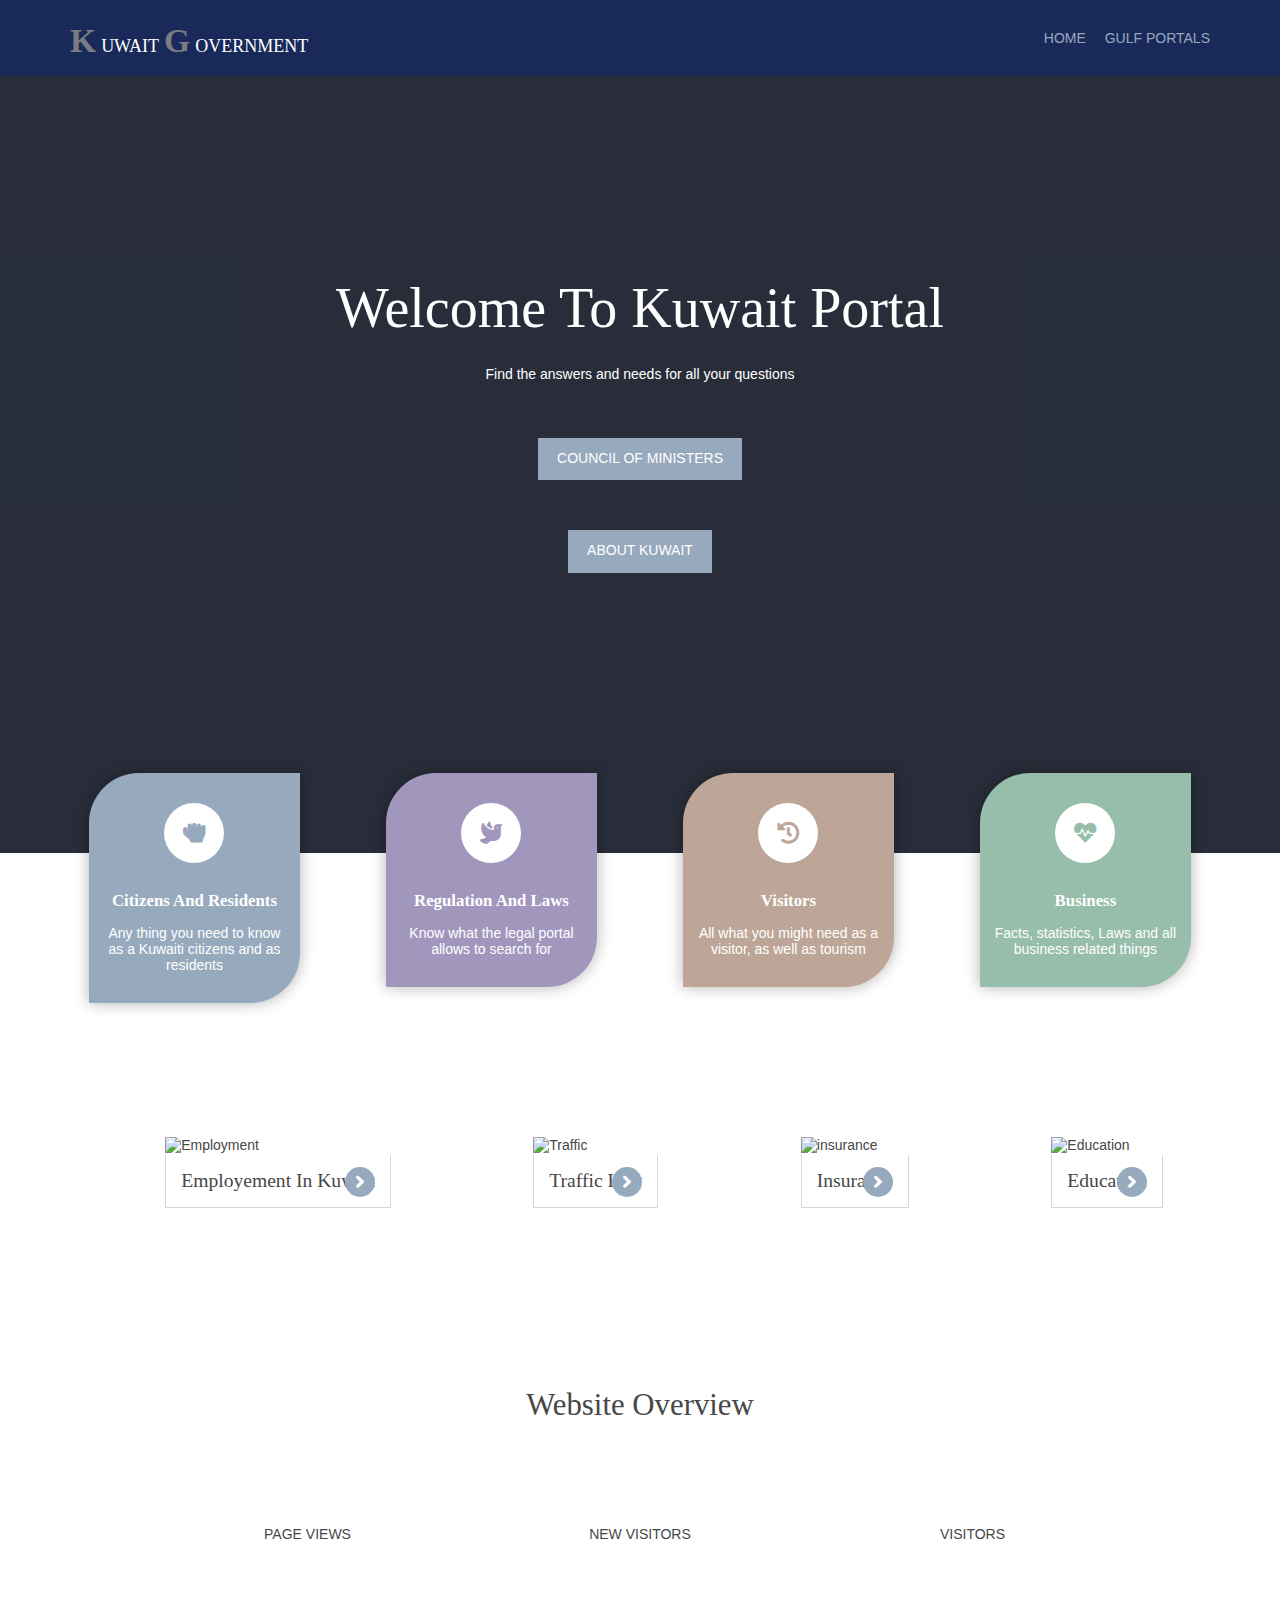
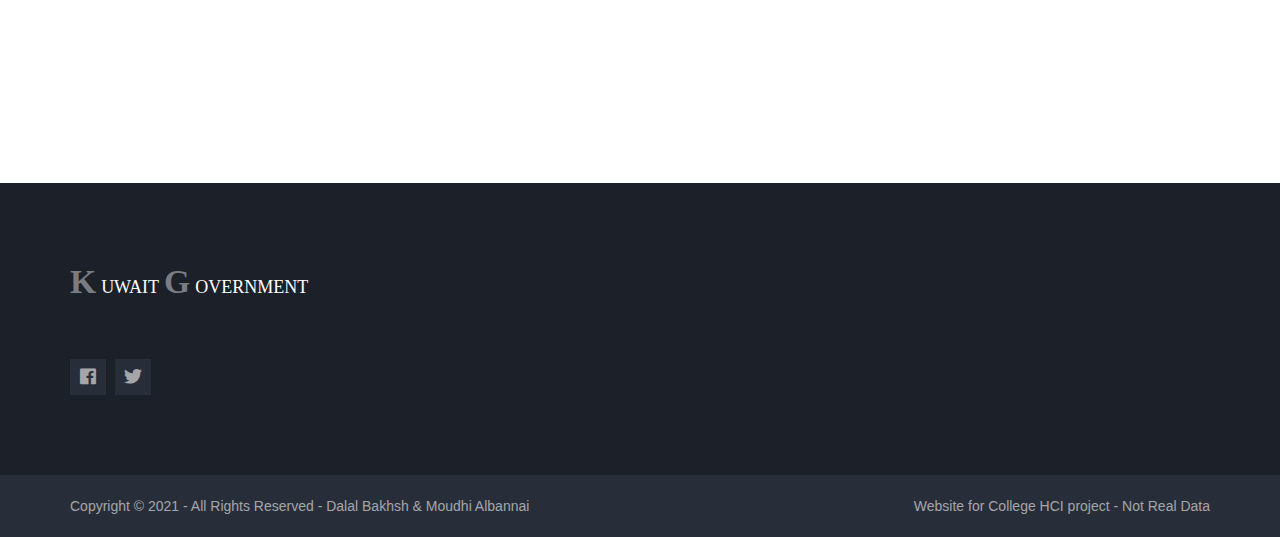
==== commit af2edd6d: "fixing main page" ====
--- a/index.html
+++ b/index.html
@@ -12,6 +12,31 @@
   <style>
     .one_quarter {
       max-width: 80%;
+    }
+
+    .webinar-grid {
+      width: 100%;
+      display: flex;
+      flex-wrap: wrap;
+      justify-content: space-around;
+      align-items: center;
+    }
+
+    figure>img {
+      overflow: hidden;
+    }
+
+    .link-block {
+      position: relative;
+      width: 30%;
+      max-height: 300px;
+      text-align: center;
+      margin: 20px auto;
+      background-color: #f0f0f0;
+      box-shadow: 0 1px 3px rgba(0, 0, 0, 0.12), 0 1px 2px rgba(0, 0, 0, 0.24);
+      transition: all 0.2s cubic-bezier(.25, .8, .25, 1);
+      border-radius: 5px 5px 0 0;
+      text-decoration: none;
     }
   </style>
 </head>
@@ -32,32 +57,6 @@
         <ul class="clear">
           <li class="active"><a href="index.html">Home</a></li>
           <li class="active"><a href="gcc.html">Gulf Portals</a></li>
-          <!-- <li><a class="drop" href="#">Pages</a>
-            <ul>
-              <li><a href="pages/gallery.html">Gallery</a></li>
-              <li><a href="pages/full-width.html">Full Width</a></li>
-              <li><a href="pages/sidebar-left.html">Sidebar Left</a></li>
-              <li><a href="pages/sidebar-right.html">Sidebar Right</a></li>
-              <li><a href="pages/basic-grid.html">Basic Grid</a></li>
-              <li><a href="pages/font-icons.html">Font Icons</a></li>
-            </ul>
-          </li> -->
-          <!-- <li><a class="drop" href="#">Dropdown</a>
-            <ul>
-              <li><a href="#">Level 2</a></li>
-              <li><a class="drop" href="#">Level 2 + Drop</a>
-                <ul>
-                  <li><a href="#">Level 3</a></li>
-                  <li><a href="#">Level 3</a></li>
-                  <li><a href="#">Level 3</a></li>
-                </ul>
-              </li>
-              <li><a href="#">Level 2</a></li>
-            </ul>
-          </li>
-          <li><a href="#">Link Text</a></li>
-          <li><a href="#">Link Text</a></li>
-          <li><a href="#">Link Text</a></li> -->
         </ul>
         <!-- ################################################################################################ -->
       </nav>
@@ -119,29 +118,30 @@
         </ul>
       </section>
       <!-- ################################################################################################ -->
-      <section class="group shout">
-
-        <figure class="one_half"><img
-            src="https://queensirt.org/wp-content/uploads/2021/01/jerene-jun-2020-recruitment-agency-istock.jpg"
-            alt="Employment">
-          <figcaption class="heading"><a href="employment.html">Employement in Kuwait</a></figcaption>
-        </figure>
-        <figure class="one_half"><img
-            src="https://technews352129055.files.wordpress.com/2018/12/traffic-management-system.jpg" alt="Traffic">
-          <figcaption class="heading"><a href="https://www.e.gov.kw/sites/kgoEnglish/Forms/TrafficLaw.pdf">Traffic
-              Law</a>
-          </figcaption>
-        </figure>
-        <figure class="one_half"><img src="https://compraracciones.com/wp-content/uploads/2021/04/insurance.jpg"
-            alt="insurance">
-          <figcaption class="heading"><a href="insurance.html">insurance</a></figcaption>
-        </figure>
-        <figure class="one_half"><img
-            src="https://akm-img-a-in.tosshub.com/indiatoday/images/story/201810/online-3412473_1920.jpeg?meGHIUut1mybIL3pem8eWqk34osmW3Zi&size=770:433"
-            alt="Education">
-          <figcaption class="heading"><a href="education.html">Education</a></figcaption>
-        </figure>
-
+      <section class="group shout ">
+        <div class="webinar-grid">
+
+          <figure class="one_half" class="link-block"><img
+              src="https://queensirt.org/wp-content/uploads/2021/01/jerene-jun-2020-recruitment-agency-istock.jpg"
+              alt="Employment">
+            <figcaption class="heading"><a href="employment.html">Employement in Kuwait</a></figcaption>
+          </figure>
+          <figure class="one_half" class="link-block"><img
+              src="https://technews352129055.files.wordpress.com/2018/12/traffic-management-system.jpg" alt="Traffic">
+            <figcaption class="heading"><a href="https://www.e.gov.kw/sites/kgoEnglish/Forms/TrafficLaw.pdf">Traffic
+                Law</a>
+            </figcaption>
+          </figure>
+          <figure class="one_half" class="link-block"><img
+              src="https://compraracciones.com/wp-content/uploads/2021/04/insurance.jpg" alt="insurance">
+            <figcaption class="heading"><a href="insurance.html">insurance</a></figcaption>
+          </figure>
+          <figure class="one_half" class="link-block"><img
+              src="https://akm-img-a-in.tosshub.com/indiatoday/images/story/201810/online-3412473_1920.jpeg?meGHIUut1mybIL3pem8eWqk34osmW3Zi&size=770:433"
+              alt="Education" style="overflow: hidden;">
+            <figcaption class="heading"><a href="education.html">Education</a></figcaption>
+          </figure>
+        </div>
       </section>
       <!-- ################################################################################################ -->
       <!-- / main body -->
--- a/layout/styles/layout.css
+++ b/layout/styles/layout.css
@@ -67,7 +67,7 @@
 #services .elements article{border-radius:0;}
 
 /* Shout */
-.shout{max-width: 100%; display: flex; justify-content:space-evenly; flex-wrap: wrap;}
+.shout{}
 .shout figure{display:block; max-width:fit-content; /* same width as the image - contains the caption */}
 .shout figure img{height: 250px; max-width: max-content; width: 400px;}
 .shout figure figcaption{display:block; position:relative;}
